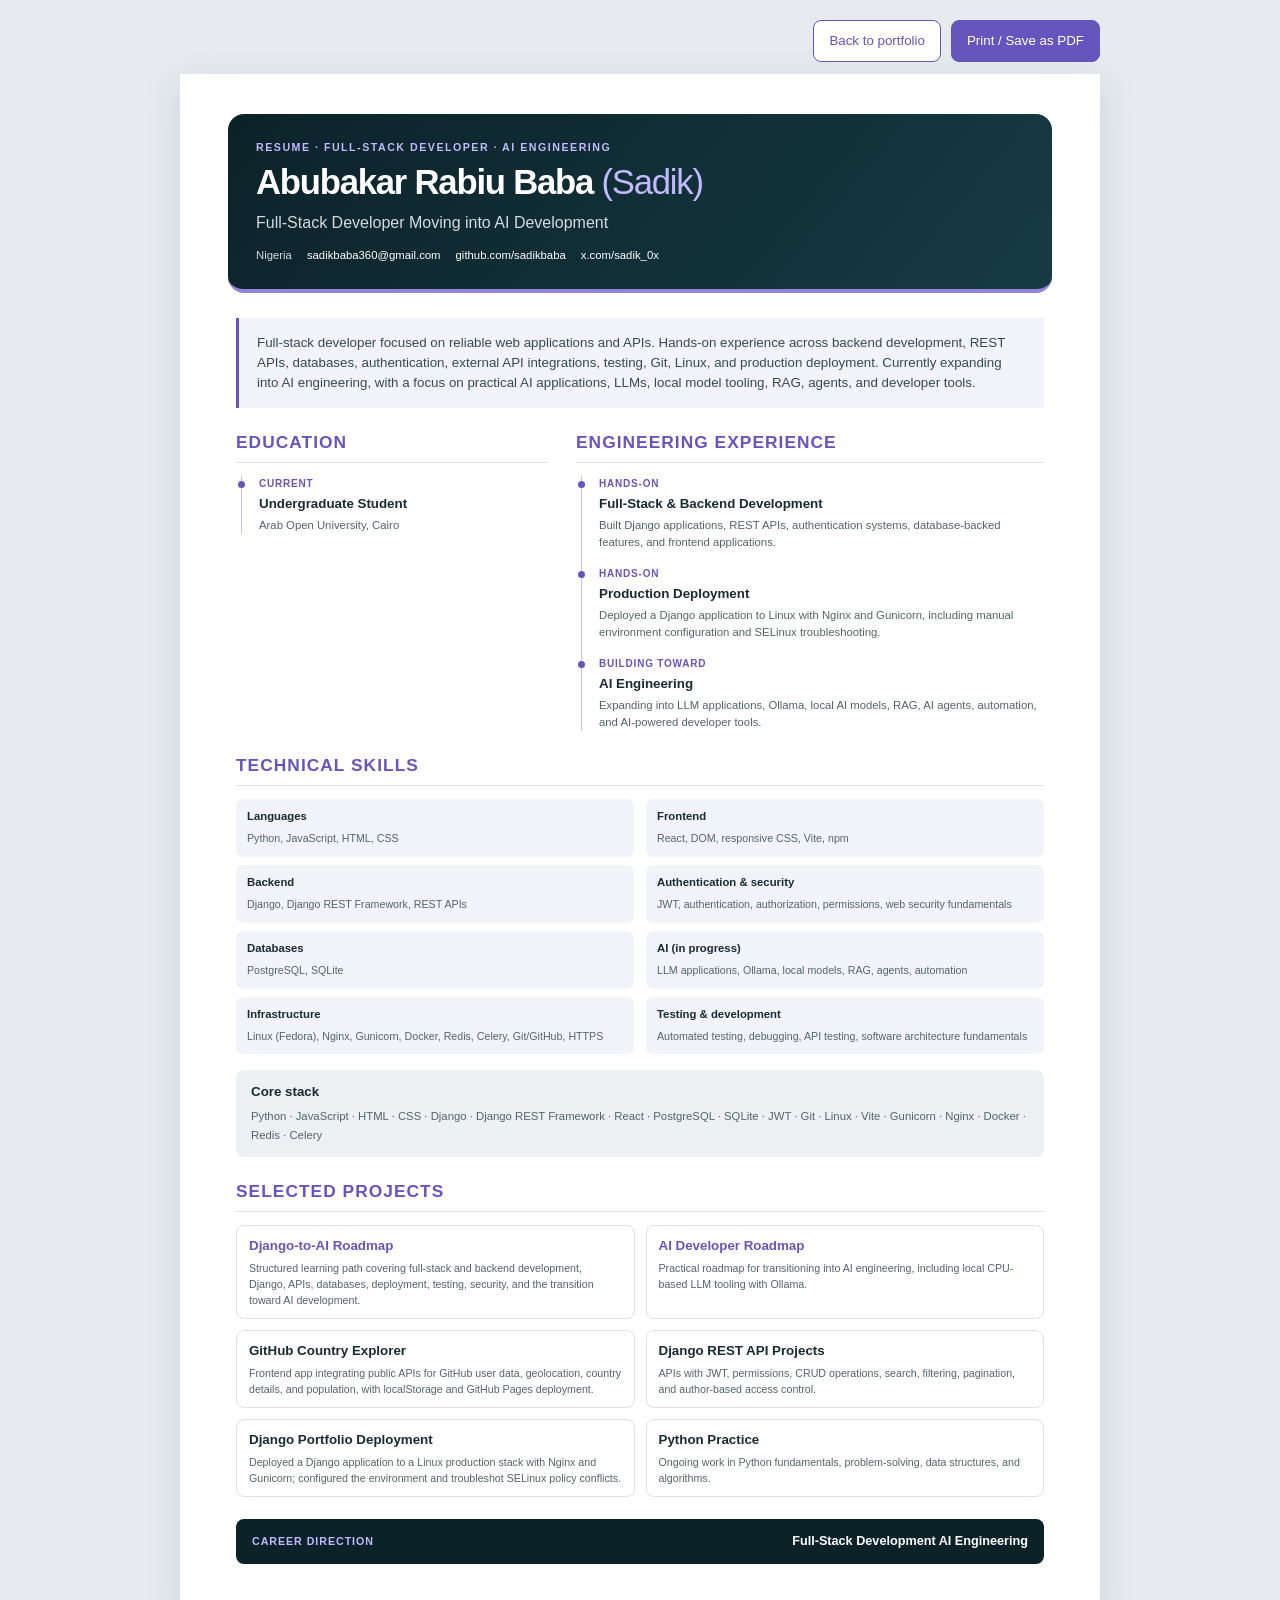
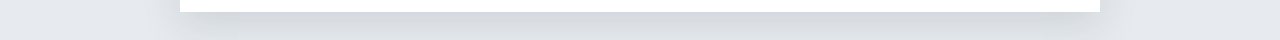
==== resume.html @ 546e2a72 "Initial commit" ====
<!doctype html>
<html lang="en">
  <head>
    <meta charset="UTF-8" />
    <meta name="viewport" content="width=device-width, initial-scale=1.0" />
    <link rel="icon" href="assets/header-pic.png" />
    <title>Abubakar Rabiu Baba (Sadik) | Resume</title>
    <style>
      :root {
        --navy: #0c2229;
        --ink: #172b32;
        --muted: #52656b;
        --accent: #6655bd;
        --accent-light: #9283dc;
        --line: #dce2e7;
        --pale: #f3f4fa;
      }
      * {
        box-sizing: border-box;
      }
      body {
        margin: 0;
        background: #e7ebef;
        color: var(--ink);
        font:
          10pt/1.5 Arial,
          Helvetica,
          sans-serif;
      }
      a {
        color: var(--accent);
        text-decoration: none;
      }
      a:hover {
        text-decoration: underline;
      }
      .toolbar {
        width: min(920px, calc(100% - 32px));
        margin: 20px auto 12px;
        display: flex;
        justify-content: flex-end;
        gap: 10px;
      }
      .toolbar a,
      .toolbar button {
        border: 1px solid var(--accent);
        border-radius: 8px;
        padding: 10px 15px;
        background: var(--accent);
        color: white;
        font: inherit;
        cursor: pointer;
        text-decoration: none;
      }
      .toolbar a {
        background: white;
        color: var(--accent);
      }
      .sheet {
        width: min(920px, calc(100% - 32px));
        min-height: 1120px;
        margin: 0 auto 28px;
        padding: 48px 56px;
        background: white;
        box-shadow: 0 12px 38px #172b3220;
      }
      .resume-header {
        padding: 25px 28px;
        margin: -8px -8px 25px;
        border-radius: 16px;
        color: white;
        background: linear-gradient(130deg, var(--navy), #163b43);
        border-bottom: 4px solid var(--accent-light);
      }
      .eyebrow {
        margin: 0 0 8px;
        color: #c2b9ff;
        font-weight: 800;
        font-size: 8pt;
        letter-spacing: 0.14em;
        text-transform: uppercase;
      }
      h1 {
        margin: 0;
        font-size: 26pt;
        letter-spacing: -0.035em;
        line-height: 1.15;
      }
      h1 span {
        color: #c2b9ff;
        font-weight: 400;
      }
      .headline {
        margin: 8px 0 12px;
        color: #d3dcdf;
        font-size: 12pt;
      }
      .contact {
        display: flex;
        flex-wrap: wrap;
        gap: 4px 15px;
        color: #d3dcdf;
        font-size: 8.5pt;
      }
      .contact a {
        color: white;
      }
      .profile {
        margin: 0 0 22px;
        padding: 15px 18px;
        border-left: 3px solid var(--accent);
        background: var(--pale);
        color: #344a50;
      }
      .profile p {
        margin: 0;
      }
      section {
        margin: 22px 0;
      }
      h2 {
        margin: 0 0 13px;
        padding-bottom: 6px;
        border-bottom: 1px solid var(--line);
        color: var(--accent);
        font-size: 13pt;
        text-transform: uppercase;
        letter-spacing: 0.06em;
      }
      p {
        margin: 0 0 7px;
      }
      .section-grid {
        display: grid;
        grid-template-columns: 0.8fr 1.2fr;
        gap: 28px;
      }
      .timeline {
        border-left: 1px solid #c7c0ef;
        margin-left: 5px;
      }
      .timeline-item {
        position: relative;
        padding: 0 0 15px 17px;
        break-inside: avoid;
      }
      .timeline-item:last-child {
        padding-bottom: 0;
      }
      .dot {
        position: absolute;
        top: 5px;
        left: -4px;
        width: 7px;
        height: 7px;
        border-radius: 50%;
        background: var(--accent);
      }
      .timeline-label {
        margin: 0;
        color: var(--accent);
        font-size: 7.5pt;
        font-weight: 800;
        text-transform: uppercase;
        letter-spacing: 0.08em;
      }
      h3 {
        margin: 3px 0;
        font-size: 10pt;
        color: var(--ink);
      }
      .timeline-item p:last-child {
        margin: 0;
        color: var(--muted);
        font-size: 8.5pt;
      }
      .skills {
        display: grid;
        grid-template-columns: 1fr 1fr;
        gap: 8px 12px;
      }
      .skill {
        padding: 9px 11px;
        background: var(--pale);
        border-radius: 7px;
        break-inside: avoid;
      }
      .skill strong {
        display: block;
        margin-bottom: 3px;
        color: var(--ink);
        font-size: 8.5pt;
      }
      .skill span {
        color: var(--muted);
        font-size: 8pt;
      }
      .stack {
        margin-top: 16px;
        padding: 12px 15px;
        background: #eef1f3;
        border-radius: 8px;
      }
      .stack h3 {
        margin: 0 0 5px;
      }
      .stack p {
        color: var(--muted);
        font-size: 8.5pt;
        line-height: 1.65;
        margin: 0;
      }
      .projects {
        display: grid;
        grid-template-columns: 1fr 1fr;
        gap: 11px;
      }
      .project {
        padding: 10px 12px;
        border: 1px solid var(--line);
        border-radius: 8px;
        break-inside: avoid;
      }
      .project h3 {
        margin: 0 0 4px;
      }
      .project p {
        margin: 0;
        color: var(--muted);
        font-size: 8pt;
      }
      .career {
        display: flex;
        align-items: center;
        justify-content: space-between;
        gap: 10px;
        margin-top: 20px;
        padding: 13px 16px;
        color: white;
        background: var(--navy);
        border-radius: 8px;
      }
      .career span {
        color: #c2b9ff;
        font-size: 8pt;
        font-weight: 800;
        text-transform: uppercase;
        letter-spacing: 0.09em;
      }
      .career strong {
        font-size: 9.5pt;
        text-align: right;
      }
      @page {
        size: A4;
        margin: 13mm;
      }
      @media print {
        body {
          background: white;
          font-size: 9pt;
          -webkit-print-color-adjust: exact;
          print-color-adjust: exact;
        }
        .toolbar {
          display: none;
        }
        .sheet {
          width: auto;
          min-height: 0;
          margin: 0;
          padding: 0;
          box-shadow: none;
        }
        section {
          margin: 16px 0;
        }
        .section-grid,
        .career,
        .resume-header,
        .stack,
        h2 {
          break-inside: avoid;
        }
        h2 {
          break-after: avoid;
        }
        a {
          color: inherit;
        }
      }
      @media (max-width: 700px) {
        .sheet {
          padding: 24px 19px;
        }
        .section-grid,
        .skills,
        .projects {
          grid-template-columns: 1fr;
        }
        .resume-header {
          padding: 22px 18px;
          margin-inline: -5px;
        }
        h1 {
          font-size: 22pt;
        }
        .career {
          align-items: flex-start;
          flex-direction: column;
        }
        .career strong {
          text-align: left;
        }
      }
    </style>
  </head>
  <body>
    <div class="toolbar">
      <a href="index.html">Back to portfolio</a>
      <button type="button" onclick="window.print()">
        Print / Save as PDF
      </button>
    </div>
    <main class="sheet">
      <header class="resume-header">
        <p class="eyebrow">Resume · Full-Stack Developer · AI Engineering</p>
        <h1>Abubakar Rabiu Baba <span>(Sadik)</span></h1>
        <p class="headline">Full-Stack Developer Moving into AI Development</p>
        <div class="contact">
          <span>Nigeria</span>
          <a href="mailto:sadikbaba360@gmail.com">sadikbaba360@gmail.com</a>
          <a href="https://github.com/sadikbaba">github.com/sadikbaba</a>
          <a href="https://x.com/sadik_0x">x.com/sadik_0x</a>
        </div>
      </header>

      <div class="profile">
        <p>
          Full-stack developer focused on reliable web applications and APIs.
          Hands-on experience across backend development, REST APIs, databases,
          authentication, external API integrations, testing, Git, Linux, and
          production deployment. Currently expanding into AI engineering, with a
          focus on practical AI applications, LLMs, local model tooling, RAG,
          agents, and developer tools.
        </p>
      </div>

      <section class="section-grid">
        <div>
          <h2>Education</h2>
          <div class="timeline">
            <article class="timeline-item">
              <span class="dot"></span>
              <p class="timeline-label">Current</p>
              <h3>Undergraduate Student</h3>
              <p>Arab Open University, Cairo</p>
            </article>
          </div>
        </div>
        <div>
          <h2>Engineering experience</h2>
          <div class="timeline">
            <article class="timeline-item">
              <span class="dot"></span>
              <p class="timeline-label">Hands-on</p>
              <h3>Full-Stack &amp; Backend Development</h3>
              <p>
                Built Django applications, REST APIs, authentication systems,
                database-backed features, and frontend applications.
              </p>
            </article>
            <article class="timeline-item">
              <span class="dot"></span>
              <p class="timeline-label">Hands-on</p>
              <h3>Production Deployment</h3>
              <p>
                Deployed a Django application to Linux with Nginx and Gunicorn,
                including manual environment configuration and SELinux
                troubleshooting.
              </p>
            </article>
            <article class="timeline-item">
              <span class="dot"></span>
              <p class="timeline-label">Building toward</p>
              <h3>AI Engineering</h3>
              <p>
                Expanding into LLM applications, Ollama, local AI models, RAG,
                AI agents, automation, and AI-powered developer tools.
              </p>
            </article>
          </div>
        </div>
      </section>

      <section>
        <h2>Technical skills</h2>
        <div class="skills">
          <div class="skill">
            <strong>Languages</strong><span>Python, JavaScript, HTML, CSS</span>
          </div>
          <div class="skill">
            <strong>Frontend</strong
            ><span>React, DOM, responsive CSS, Vite, npm</span>
          </div>
          <div class="skill">
            <strong>Backend</strong
            ><span>Django, Django REST Framework, REST APIs</span>
          </div>
          <div class="skill">
            <strong>Authentication &amp; security</strong
            ><span
              >JWT, authentication, authorization, permissions, web security
              fundamentals</span
            >
          </div>
          <div class="skill">
            <strong>Databases</strong><span>PostgreSQL, SQLite</span>
          </div>
          
          <div class="skill">
            <strong>AI (in progress)</strong
            ><span
              >LLM applications, Ollama, local models, RAG, agents,
              automation</span
            >
          </div>
          <div class="skill">
            <strong>Infrastructure</strong
            ><span
              >Linux (Fedora), Nginx, Gunicorn, Docker, Redis, Celery,
              Git/GitHub, HTTPS</span
            >
          </div>
          <div class="skill">
            <strong>Testing &amp; development</strong
            ><span
              >Automated testing, debugging, API testing, software architecture
              fundamentals</span
            >
          </div>
        </div>
        <div class="stack">
          <h3>Core stack</h3>
          <p>
            Python · JavaScript · HTML · CSS · Django · Django REST Framework ·
            React · PostgreSQL · SQLite · JWT · Git · Linux · Vite · Gunicorn ·
            Nginx · Docker · Redis · Celery
          </p>
        </div>
      </section>

      <section>
        <h2>Selected projects</h2>
        <div class="projects">
          <article class="project">
            <h3>
              <a href="https://github.com/sadikbaba/DJANGO-TO-AI-WEB3-ROADMAP"
                >Django-to-AI Roadmap</a
              >
            </h3>
            <p>
              Structured learning path covering full-stack and backend
              development, Django, APIs, databases, deployment, testing,
              security, and the transition toward AI development.
            </p>
          </article>
          <article class="project">
            <h3>
              <a href="https://github.com/sadikbaba/ai-developer-roadmap"
                >AI Developer Roadmap</a
              >
            </h3>
            <p>
              Practical roadmap for transitioning into AI engineering, including
              local CPU-based LLM tooling with Ollama.
            </p>
          </article>
          <article class="project">
            <h3>GitHub Country Explorer</h3>
            <p>
              Frontend app integrating public APIs for GitHub user data,
              geolocation, country details, and population, with localStorage
              and GitHub Pages deployment.
            </p>
          </article>
          <article class="project">
            <h3>Django REST API Projects</h3>
            <p>
              APIs with JWT, permissions, CRUD operations, search, filtering,
              pagination, and author-based access control.
            </p>
          </article>
          <article class="project">
            <h3>Django Portfolio Deployment</h3>
            <p>
              Deployed a Django application to a Linux production stack with
              Nginx and Gunicorn; configured the environment and troubleshot
              SELinux policy conflicts.
            </p>
          </article>
          <article class="project">
            <h3>Python Practice</h3>
            <p>
              Ongoing work in Python fundamentals, problem-solving, data
              structures, and algorithms.
            </p>
          </article>
        </div>
      </section>

      <div class="career">
        <span>Career direction</span
        ><strong>Full-Stack Development AI Engineering </strong>
      </div>
    </main>
  </body>
</html>
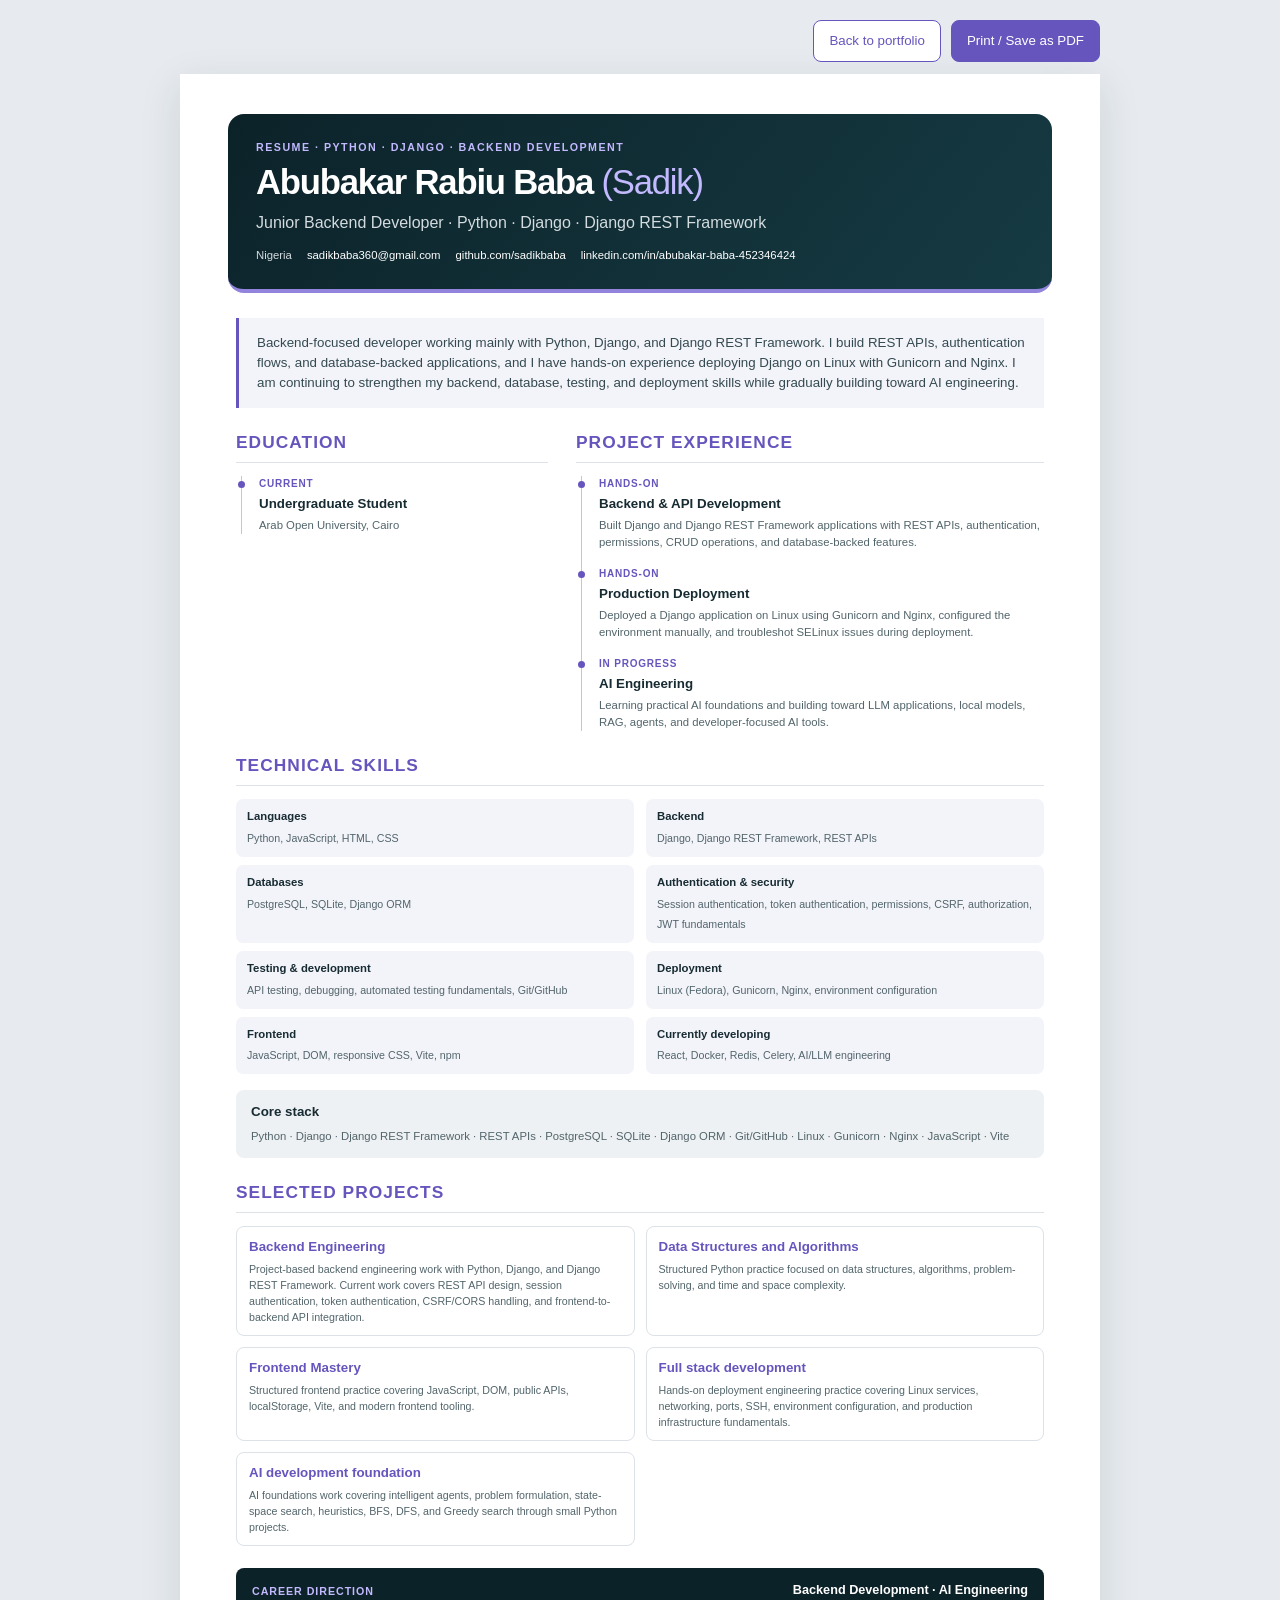
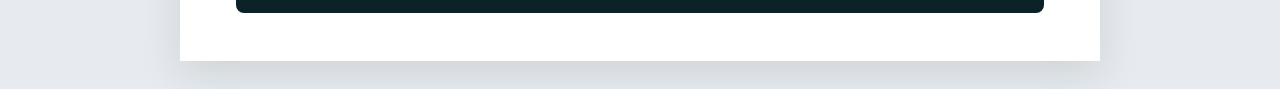
==== commit 36765b65: "refine backend CV for job applications" ====
--- a/resume.html
+++ b/resume.html
@@ -5,315 +5,8 @@
     <meta name="viewport" content="width=device-width, initial-scale=1.0" />
     <link rel="icon" href="assets/header-pic.png" />
     <title>Abubakar Rabiu Baba (Sadik) | Resume</title>
-    <style>
-      :root {
-        --navy: #0c2229;
-        --ink: #172b32;
-        --muted: #52656b;
-        --accent: #6655bd;
-        --accent-light: #9283dc;
-        --line: #dce2e7;
-        --pale: #f3f4fa;
-      }
-      * {
-        box-sizing: border-box;
-      }
-      body {
-        margin: 0;
-        background: #e7ebef;
-        color: var(--ink);
-        font:
-          10pt/1.5 Arial,
-          Helvetica,
-          sans-serif;
-      }
-      a {
-        color: var(--accent);
-        text-decoration: none;
-      }
-      a:hover {
-        text-decoration: underline;
-      }
-      .toolbar {
-        width: min(920px, calc(100% - 32px));
-        margin: 20px auto 12px;
-        display: flex;
-        justify-content: flex-end;
-        gap: 10px;
-      }
-      .toolbar a,
-      .toolbar button {
-        border: 1px solid var(--accent);
-        border-radius: 8px;
-        padding: 10px 15px;
-        background: var(--accent);
-        color: white;
-        font: inherit;
-        cursor: pointer;
-        text-decoration: none;
-      }
-      .toolbar a {
-        background: white;
-        color: var(--accent);
-      }
-      .sheet {
-        width: min(920px, calc(100% - 32px));
-        min-height: 1120px;
-        margin: 0 auto 28px;
-        padding: 48px 56px;
-        background: white;
-        box-shadow: 0 12px 38px #172b3220;
-      }
-      .resume-header {
-        padding: 25px 28px;
-        margin: -8px -8px 25px;
-        border-radius: 16px;
-        color: white;
-        background: linear-gradient(130deg, var(--navy), #163b43);
-        border-bottom: 4px solid var(--accent-light);
-      }
-      .eyebrow {
-        margin: 0 0 8px;
-        color: #c2b9ff;
-        font-weight: 800;
-        font-size: 8pt;
-        letter-spacing: 0.14em;
-        text-transform: uppercase;
-      }
-      h1 {
-        margin: 0;
-        font-size: 26pt;
-        letter-spacing: -0.035em;
-        line-height: 1.15;
-      }
-      h1 span {
-        color: #c2b9ff;
-        font-weight: 400;
-      }
-      .headline {
-        margin: 8px 0 12px;
-        color: #d3dcdf;
-        font-size: 12pt;
-      }
-      .contact {
-        display: flex;
-        flex-wrap: wrap;
-        gap: 4px 15px;
-        color: #d3dcdf;
-        font-size: 8.5pt;
-      }
-      .contact a {
-        color: white;
-      }
-      .profile {
-        margin: 0 0 22px;
-        padding: 15px 18px;
-        border-left: 3px solid var(--accent);
-        background: var(--pale);
-        color: #344a50;
-      }
-      .profile p {
-        margin: 0;
-      }
-      section {
-        margin: 22px 0;
-      }
-      h2 {
-        margin: 0 0 13px;
-        padding-bottom: 6px;
-        border-bottom: 1px solid var(--line);
-        color: var(--accent);
-        font-size: 13pt;
-        text-transform: uppercase;
-        letter-spacing: 0.06em;
-      }
-      p {
-        margin: 0 0 7px;
-      }
-      .section-grid {
-        display: grid;
-        grid-template-columns: 0.8fr 1.2fr;
-        gap: 28px;
-      }
-      .timeline {
-        border-left: 1px solid #c7c0ef;
-        margin-left: 5px;
-      }
-      .timeline-item {
-        position: relative;
-        padding: 0 0 15px 17px;
-        break-inside: avoid;
-      }
-      .timeline-item:last-child {
-        padding-bottom: 0;
-      }
-      .dot {
-        position: absolute;
-        top: 5px;
-        left: -4px;
-        width: 7px;
-        height: 7px;
-        border-radius: 50%;
-        background: var(--accent);
-      }
-      .timeline-label {
-        margin: 0;
-        color: var(--accent);
-        font-size: 7.5pt;
-        font-weight: 800;
-        text-transform: uppercase;
-        letter-spacing: 0.08em;
-      }
-      h3 {
-        margin: 3px 0;
-        font-size: 10pt;
-        color: var(--ink);
-      }
-      .timeline-item p:last-child {
-        margin: 0;
-        color: var(--muted);
-        font-size: 8.5pt;
-      }
-      .skills {
-        display: grid;
-        grid-template-columns: 1fr 1fr;
-        gap: 8px 12px;
-      }
-      .skill {
-        padding: 9px 11px;
-        background: var(--pale);
-        border-radius: 7px;
-        break-inside: avoid;
-      }
-      .skill strong {
-        display: block;
-        margin-bottom: 3px;
-        color: var(--ink);
-        font-size: 8.5pt;
-      }
-      .skill span {
-        color: var(--muted);
-        font-size: 8pt;
-      }
-      .stack {
-        margin-top: 16px;
-        padding: 12px 15px;
-        background: #eef1f3;
-        border-radius: 8px;
-      }
-      .stack h3 {
-        margin: 0 0 5px;
-      }
-      .stack p {
-        color: var(--muted);
-        font-size: 8.5pt;
-        line-height: 1.65;
-        margin: 0;
-      }
-      .projects {
-        display: grid;
-        grid-template-columns: 1fr 1fr;
-        gap: 11px;
-      }
-      .project {
-        padding: 10px 12px;
-        border: 1px solid var(--line);
-        border-radius: 8px;
-        break-inside: avoid;
-      }
-      .project h3 {
-        margin: 0 0 4px;
-      }
-      .project p {
-        margin: 0;
-        color: var(--muted);
-        font-size: 8pt;
-      }
-      .career {
-        display: flex;
-        align-items: center;
-        justify-content: space-between;
-        gap: 10px;
-        margin-top: 20px;
-        padding: 13px 16px;
-        color: white;
-        background: var(--navy);
-        border-radius: 8px;
-      }
-      .career span {
-        color: #c2b9ff;
-        font-size: 8pt;
-        font-weight: 800;
-        text-transform: uppercase;
-        letter-spacing: 0.09em;
-      }
-      .career strong {
-        font-size: 9.5pt;
-        text-align: right;
-      }
-      @page {
-        size: A4;
-        margin: 13mm;
-      }
-      @media print {
-        body {
-          background: white;
-          font-size: 9pt;
-          -webkit-print-color-adjust: exact;
-          print-color-adjust: exact;
-        }
-        .toolbar {
-          display: none;
-        }
-        .sheet {
-          width: auto;
-          min-height: 0;
-          margin: 0;
-          padding: 0;
-          box-shadow: none;
-        }
-        section {
-          margin: 16px 0;
-        }
-        .section-grid,
-        .career,
-        .resume-header,
-        .stack,
-        h2 {
-          break-inside: avoid;
-        }
-        h2 {
-          break-after: avoid;
-        }
-        a {
-          color: inherit;
-        }
-      }
-      @media (max-width: 700px) {
-        .sheet {
-          padding: 24px 19px;
-        }
-        .section-grid,
-        .skills,
-        .projects {
-          grid-template-columns: 1fr;
-        }
-        .resume-header {
-          padding: 22px 18px;
-          margin-inline: -5px;
-        }
-        h1 {
-          font-size: 22pt;
-        }
-        .career {
-          align-items: flex-start;
-          flex-direction: column;
-        }
-        .career strong {
-          text-align: left;
-        }
-      }
-    </style>
+
+    <link rel="stylesheet" href="css/resume.css" />
   </head>
   <body>
     <div class="toolbar">
@@ -322,27 +15,33 @@
         Print / Save as PDF
       </button>
     </div>
+
     <main class="sheet">
       <header class="resume-header">
-        <p class="eyebrow">Resume · Full-Stack Developer · AI Engineering</p>
+        <p class="eyebrow">Resume · Python · Django · Backend Development</p>
         <h1>Abubakar Rabiu Baba <span>(Sadik)</span></h1>
-        <p class="headline">Full-Stack Developer Moving into AI Development</p>
+        <p class="headline">
+          Junior Backend Developer · Python · Django · Django REST Framework
+        </p>
+
         <div class="contact">
           <span>Nigeria</span>
           <a href="mailto:sadikbaba360@gmail.com">sadikbaba360@gmail.com</a>
           <a href="https://github.com/sadikbaba">github.com/sadikbaba</a>
-          <a href="https://x.com/sadik_0x">x.com/sadik_0x</a>
+          <a href="https://www.linkedin.com/in/abubakar-baba-452346424/"
+            >linkedin.com/in/abubakar-baba-452346424</a
+          >
         </div>
       </header>
 
       <div class="profile">
         <p>
-          Full-stack developer focused on reliable web applications and APIs.
-          Hands-on experience across backend development, REST APIs, databases,
-          authentication, external API integrations, testing, Git, Linux, and
-          production deployment. Currently expanding into AI engineering, with a
-          focus on practical AI applications, LLMs, local model tooling, RAG,
-          agents, and developer tools.
+          Backend-focused developer working mainly with Python, Django, and
+          Django REST Framework. I build REST APIs, authentication flows, and
+          database-backed applications, and I have hands-on experience deploying
+          Django on Linux with Gunicorn and Nginx. I am continuing to strengthen
+          my backend, database, testing, and deployment skills while gradually
+          building toward AI engineering.
         </p>
       </div>
 
@@ -358,35 +57,40 @@
             </article>
           </div>
         </div>
+
         <div>
-          <h2>Engineering experience</h2>
+          <h2>Project experience</h2>
           <div class="timeline">
             <article class="timeline-item">
               <span class="dot"></span>
               <p class="timeline-label">Hands-on</p>
-              <h3>Full-Stack &amp; Backend Development</h3>
+              <h3>Backend &amp; API Development</h3>
               <p>
-                Built Django applications, REST APIs, authentication systems,
-                database-backed features, and frontend applications.
+                Built Django and Django REST Framework applications with REST
+                APIs, authentication, permissions, CRUD operations, and
+                database-backed features.
               </p>
             </article>
+
             <article class="timeline-item">
               <span class="dot"></span>
               <p class="timeline-label">Hands-on</p>
               <h3>Production Deployment</h3>
               <p>
-                Deployed a Django application to Linux with Nginx and Gunicorn,
-                including manual environment configuration and SELinux
-                troubleshooting.
+                Deployed a Django application on Linux using Gunicorn and Nginx,
+                configured the environment manually, and troubleshot SELinux
+                issues during deployment.
               </p>
             </article>
-            <article class="timeline-item">
-              <span class="dot"></span>
-              <p class="timeline-label">Building toward</p>
+
+            <article class="timeline-item">
+              <span class="dot"></span>
+              <p class="timeline-label">In progress</p>
               <h3>AI Engineering</h3>
               <p>
-                Expanding into LLM applications, Ollama, local AI models, RAG,
-                AI agents, automation, and AI-powered developer tools.
+                Learning practical AI foundations and building toward LLM
+                applications, local models, RAG, agents, and developer-focused
+                AI tools.
               </p>
             </article>
           </div>
@@ -395,123 +99,149 @@
 
       <section>
         <h2>Technical skills</h2>
+
         <div class="skills">
           <div class="skill">
-            <strong>Languages</strong><span>Python, JavaScript, HTML, CSS</span>
-          </div>
-          <div class="skill">
-            <strong>Frontend</strong
-            ><span>React, DOM, responsive CSS, Vite, npm</span>
-          </div>
-          <div class="skill">
-            <strong>Backend</strong
-            ><span>Django, Django REST Framework, REST APIs</span>
-          </div>
-          <div class="skill">
-            <strong>Authentication &amp; security</strong
-            ><span
-              >JWT, authentication, authorization, permissions, web security
-              fundamentals</span
+            <strong>Languages</strong>
+            <span>Python, JavaScript, HTML, CSS</span>
+          </div>
+
+          <div class="skill">
+            <strong>Backend</strong>
+            <span>Django, Django REST Framework, REST APIs</span>
+          </div>
+
+          <div class="skill">
+            <strong>Databases</strong>
+            <span>PostgreSQL, SQLite, Django ORM</span>
+          </div>
+
+          <div class="skill">
+            <strong>Authentication &amp; security</strong>
+            <span>
+              Session authentication, token authentication, permissions, CSRF,
+              authorization, JWT fundamentals
+            </span>
+          </div>
+
+          <div class="skill">
+            <strong>Testing &amp; development</strong>
+            <span>
+              API testing, debugging, automated testing fundamentals, Git/GitHub
+            </span>
+          </div>
+
+          <div class="skill">
+            <strong>Deployment</strong>
+            <span
+              >Linux (Fedora), Gunicorn, Nginx, environment configuration</span
             >
           </div>
-          <div class="skill">
-            <strong>Databases</strong><span>PostgreSQL, SQLite</span>
-          </div>
-          
-          <div class="skill">
-            <strong>AI (in progress)</strong
-            ><span
-              >LLM applications, Ollama, local models, RAG, agents,
-              automation</span
-            >
-          </div>
-          <div class="skill">
-            <strong>Infrastructure</strong
-            ><span
-              >Linux (Fedora), Nginx, Gunicorn, Docker, Redis, Celery,
-              Git/GitHub, HTTPS</span
-            >
-          </div>
-          <div class="skill">
-            <strong>Testing &amp; development</strong
-            ><span
-              >Automated testing, debugging, API testing, software architecture
-              fundamentals</span
-            >
-          </div>
-        </div>
+
+          <div class="skill">
+            <strong>Frontend</strong>
+            <span>JavaScript, DOM, responsive CSS, Vite, npm</span>
+          </div>
+
+          <div class="skill">
+            <strong>Currently developing</strong>
+            <span> React, Docker, Redis, Celery, AI/LLM engineering </span>
+          </div>
+        </div>
+
         <div class="stack">
           <h3>Core stack</h3>
           <p>
-            Python · JavaScript · HTML · CSS · Django · Django REST Framework ·
-            React · PostgreSQL · SQLite · JWT · Git · Linux · Vite · Gunicorn ·
-            Nginx · Docker · Redis · Celery
+            Python · Django · Django REST Framework · REST APIs · PostgreSQL ·
+            SQLite · Django ORM · Git/GitHub · Linux · Gunicorn · Nginx ·
+            JavaScript · Vite
           </p>
         </div>
       </section>
 
       <section>
         <h2>Selected projects</h2>
+
         <div class="projects">
-          <article class="project">
-            <h3>
-              <a href="https://github.com/sadikbaba/DJANGO-TO-AI-WEB3-ROADMAP"
-                >Django-to-AI Roadmap</a
-              >
-            </h3>
-            <p>
-              Structured learning path covering full-stack and backend
-              development, Django, APIs, databases, deployment, testing,
-              security, and the transition toward AI development.
-            </p>
-          </article>
-          <article class="project">
-            <h3>
-              <a href="https://github.com/sadikbaba/ai-developer-roadmap"
-                >AI Developer Roadmap</a
-              >
-            </h3>
-            <p>
-              Practical roadmap for transitioning into AI engineering, including
-              local CPU-based LLM tooling with Ollama.
-            </p>
-          </article>
-          <article class="project">
-            <h3>GitHub Country Explorer</h3>
-            <p>
-              Frontend app integrating public APIs for GitHub user data,
-              geolocation, country details, and population, with localStorage
-              and GitHub Pages deployment.
-            </p>
-          </article>
-          <article class="project">
+          <!-- <article class="project">
             <h3>Django REST API Projects</h3>
             <p>
-              APIs with JWT, permissions, CRUD operations, search, filtering,
-              pagination, and author-based access control.
-            </p>
-          </article>
-          <article class="project">
-            <h3>Django Portfolio Deployment</h3>
-            <p>
-              Deployed a Django application to a Linux production stack with
-              Nginx and Gunicorn; configured the environment and troubleshot
-              SELinux policy conflicts.
-            </p>
-          </article>
-          <article class="project">
-            <h3>Python Practice</h3>
-            <p>
-              Ongoing work in Python fundamentals, problem-solving, data
-              structures, and algorithms.
+              Built APIs with Django REST Framework using authentication,
+              permissions, CRUD operations, search, filtering, pagination, and
+              author-based access control.
+            </p>
+          </article> -->
+
+          <article class="project">
+            <h3>
+              <a href="https://github.com/sadikbaba/backend-engineering"
+                >Backend Engineering</a
+              >
+            </h3>
+            <p>
+              Project-based backend engineering work with Python, Django, and
+              Django REST Framework. Current work covers REST API design,
+              session authentication, token authentication, CSRF/CORS handling,
+              and frontend-to-backend API integration.
+            </p>
+          </article>
+
+          <article class="project">
+            <h3>
+              <a
+                href="https://github.com/sadikbaba/Data-structure-and-Algorithm"
+                >Data Structures and Algorithms</a
+              >
+            </h3>
+            <p>
+              Structured Python practice focused on data structures, algorithms,
+              problem-solving, and time and space complexity.
+            </p>
+          </article>
+
+          <article class="project">
+            <h3>
+              <a href="https://github.com/sadikbaba/frontend-mastery"
+                >Frontend Mastery</a
+              >
+            </h3>
+            <p>
+              Structured frontend practice covering JavaScript, DOM, public
+              APIs, localStorage, Vite, and modern frontend tooling.
+            </p>
+          </article>
+
+          <article class="project">
+            <h3>
+              <a href="https://github.com/sadikbaba/full-stack-development"
+                >Full stack development</a
+              >
+            </h3>
+            <p>
+              Hands-on deployment engineering practice covering Linux services,
+              networking, ports, SSH, environment configuration, and production
+              infrastructure fundamentals.
+            </p>
+          </article>
+
+          <article class="project">
+            <h3>
+              <a href="https://github.com/sadikbaba/AI-development-foundation"
+                >AI development foundation</a
+              >
+            </h3>
+            <p>
+              AI foundations work covering intelligent agents, problem
+              formulation, state-space search, heuristics, BFS, DFS, and Greedy
+              search through small Python projects.
             </p>
           </article>
         </div>
       </section>
 
       <div class="career">
-        <span>Career direction</span
-        ><strong>Full-Stack Development AI Engineering </strong>
+        <span>Career direction</span>
+        <strong>Backend Development · AI Engineering</strong>
       </div>
     </main>
   </body>
--- a/css/resume.css
+++ b/css/resume.css
@@ -0,0 +1,307 @@
+:root {
+  --navy: #0c2229;
+  --ink: #172b32;
+  --muted: #52656b;
+  --accent: #6655bd;
+  --accent-light: #9283dc;
+  --line: #dce2e7;
+  --pale: #f3f4fa;
+}
+* {
+  box-sizing: border-box;
+}
+body {
+  margin: 0;
+  background: #e7ebef;
+  color: var(--ink);
+  font:
+    10pt/1.5 Arial,
+    Helvetica,
+    sans-serif;
+}
+a {
+  color: var(--accent);
+  text-decoration: none;
+}
+a:hover {
+  text-decoration: underline;
+}
+.toolbar {
+  width: min(920px, calc(100% - 32px));
+  margin: 20px auto 12px;
+  display: flex;
+  justify-content: flex-end;
+  gap: 10px;
+}
+.toolbar a,
+.toolbar button {
+  border: 1px solid var(--accent);
+  border-radius: 8px;
+  padding: 10px 15px;
+  background: var(--accent);
+  color: white;
+  font: inherit;
+  cursor: pointer;
+  text-decoration: none;
+}
+.toolbar a {
+  background: white;
+  color: var(--accent);
+}
+.sheet {
+  width: min(920px, calc(100% - 32px));
+  min-height: 1120px;
+  margin: 0 auto 28px;
+  padding: 48px 56px;
+  background: white;
+  box-shadow: 0 12px 38px #172b3220;
+}
+.resume-header {
+  padding: 25px 28px;
+  margin: -8px -8px 25px;
+  border-radius: 16px;
+  color: white;
+  background: linear-gradient(130deg, var(--navy), #163b43);
+  border-bottom: 4px solid var(--accent-light);
+}
+.eyebrow {
+  margin: 0 0 8px;
+  color: #c2b9ff;
+  font-weight: 800;
+  font-size: 8pt;
+  letter-spacing: 0.14em;
+  text-transform: uppercase;
+}
+h1 {
+  margin: 0;
+  font-size: 26pt;
+  letter-spacing: -0.035em;
+  line-height: 1.15;
+}
+h1 span {
+  color: #c2b9ff;
+  font-weight: 400;
+}
+.headline {
+  margin: 8px 0 12px;
+  color: #d3dcdf;
+  font-size: 12pt;
+}
+.contact {
+  display: flex;
+  flex-wrap: wrap;
+  gap: 4px 15px;
+  color: #d3dcdf;
+  font-size: 8.5pt;
+}
+.contact a {
+  color: white;
+}
+.profile {
+  margin: 0 0 22px;
+  padding: 15px 18px;
+  border-left: 3px solid var(--accent);
+  background: var(--pale);
+  color: #344a50;
+}
+.profile p {
+  margin: 0;
+}
+section {
+  margin: 22px 0;
+}
+h2 {
+  margin: 0 0 13px;
+  padding-bottom: 6px;
+  border-bottom: 1px solid var(--line);
+  color: var(--accent);
+  font-size: 13pt;
+  text-transform: uppercase;
+  letter-spacing: 0.06em;
+}
+p {
+  margin: 0 0 7px;
+}
+.section-grid {
+  display: grid;
+  grid-template-columns: 0.8fr 1.2fr;
+  gap: 28px;
+}
+.timeline {
+  border-left: 1px solid #c7c0ef;
+  margin-left: 5px;
+}
+.timeline-item {
+  position: relative;
+  padding: 0 0 15px 17px;
+  break-inside: avoid;
+}
+.timeline-item:last-child {
+  padding-bottom: 0;
+}
+.dot {
+  position: absolute;
+  top: 5px;
+  left: -4px;
+  width: 7px;
+  height: 7px;
+  border-radius: 50%;
+  background: var(--accent);
+}
+.timeline-label {
+  margin: 0;
+  color: var(--accent);
+  font-size: 7.5pt;
+  font-weight: 800;
+  text-transform: uppercase;
+  letter-spacing: 0.08em;
+}
+h3 {
+  margin: 3px 0;
+  font-size: 10pt;
+  color: var(--ink);
+}
+.timeline-item p:last-child {
+  margin: 0;
+  color: var(--muted);
+  font-size: 8.5pt;
+}
+.skills {
+  display: grid;
+  grid-template-columns: 1fr 1fr;
+  gap: 8px 12px;
+}
+.skill {
+  padding: 9px 11px;
+  background: var(--pale);
+  border-radius: 7px;
+  break-inside: avoid;
+}
+.skill strong {
+  display: block;
+  margin-bottom: 3px;
+  color: var(--ink);
+  font-size: 8.5pt;
+}
+.skill span {
+  color: var(--muted);
+  font-size: 8pt;
+}
+.stack {
+  margin-top: 16px;
+  padding: 12px 15px;
+  background: #eef1f3;
+  border-radius: 8px;
+}
+.stack h3 {
+  margin: 0 0 5px;
+}
+.stack p {
+  color: var(--muted);
+  font-size: 8.5pt;
+  line-height: 1.65;
+  margin: 0;
+}
+.projects {
+  display: grid;
+  grid-template-columns: 1fr 1fr;
+  gap: 11px;
+}
+.project {
+  padding: 10px 12px;
+  border: 1px solid var(--line);
+  border-radius: 8px;
+  break-inside: avoid;
+}
+.project h3 {
+  margin: 0 0 4px;
+}
+.project p {
+  margin: 0;
+  color: var(--muted);
+  font-size: 8pt;
+}
+.career {
+  display: flex;
+  align-items: center;
+  justify-content: space-between;
+  gap: 10px;
+  margin-top: 20px;
+  padding: 13px 16px;
+  color: white;
+  background: var(--navy);
+  border-radius: 8px;
+}
+.career span {
+  color: #c2b9ff;
+  font-size: 8pt;
+  font-weight: 800;
+  text-transform: uppercase;
+  letter-spacing: 0.09em;
+}
+.career strong {
+  font-size: 9.5pt;
+  text-align: right;
+}
+@page {
+  size: A4;
+  margin: 13mm;
+}
+@media print {
+  body {
+    background: white;
+    font-size: 9pt;
+    -webkit-print-color-adjust: exact;
+    print-color-adjust: exact;
+  }
+  .toolbar {
+    display: none;
+  }
+  .sheet {
+    width: auto;
+    min-height: 0;
+    margin: 0;
+    padding: 0;
+    box-shadow: none;
+  }
+  section {
+    margin: 16px 0;
+  }
+  .section-grid,
+  .career,
+  .resume-header,
+  .stack,
+  h2 {
+    break-inside: avoid;
+  }
+  h2 {
+    break-after: avoid;
+  }
+  a {
+    color: inherit;
+  }
+}
+@media (max-width: 700px) {
+  .sheet {
+    padding: 24px 19px;
+  }
+  .section-grid,
+  .skills,
+  .projects {
+    grid-template-columns: 1fr;
+  }
+  .resume-header {
+    padding: 22px 18px;
+    margin-inline: -5px;
+  }
+  h1 {
+    font-size: 22pt;
+  }
+  .career {
+    align-items: flex-start;
+    flex-direction: column;
+  }
+  .career strong {
+    text-align: left;
+  }
+}
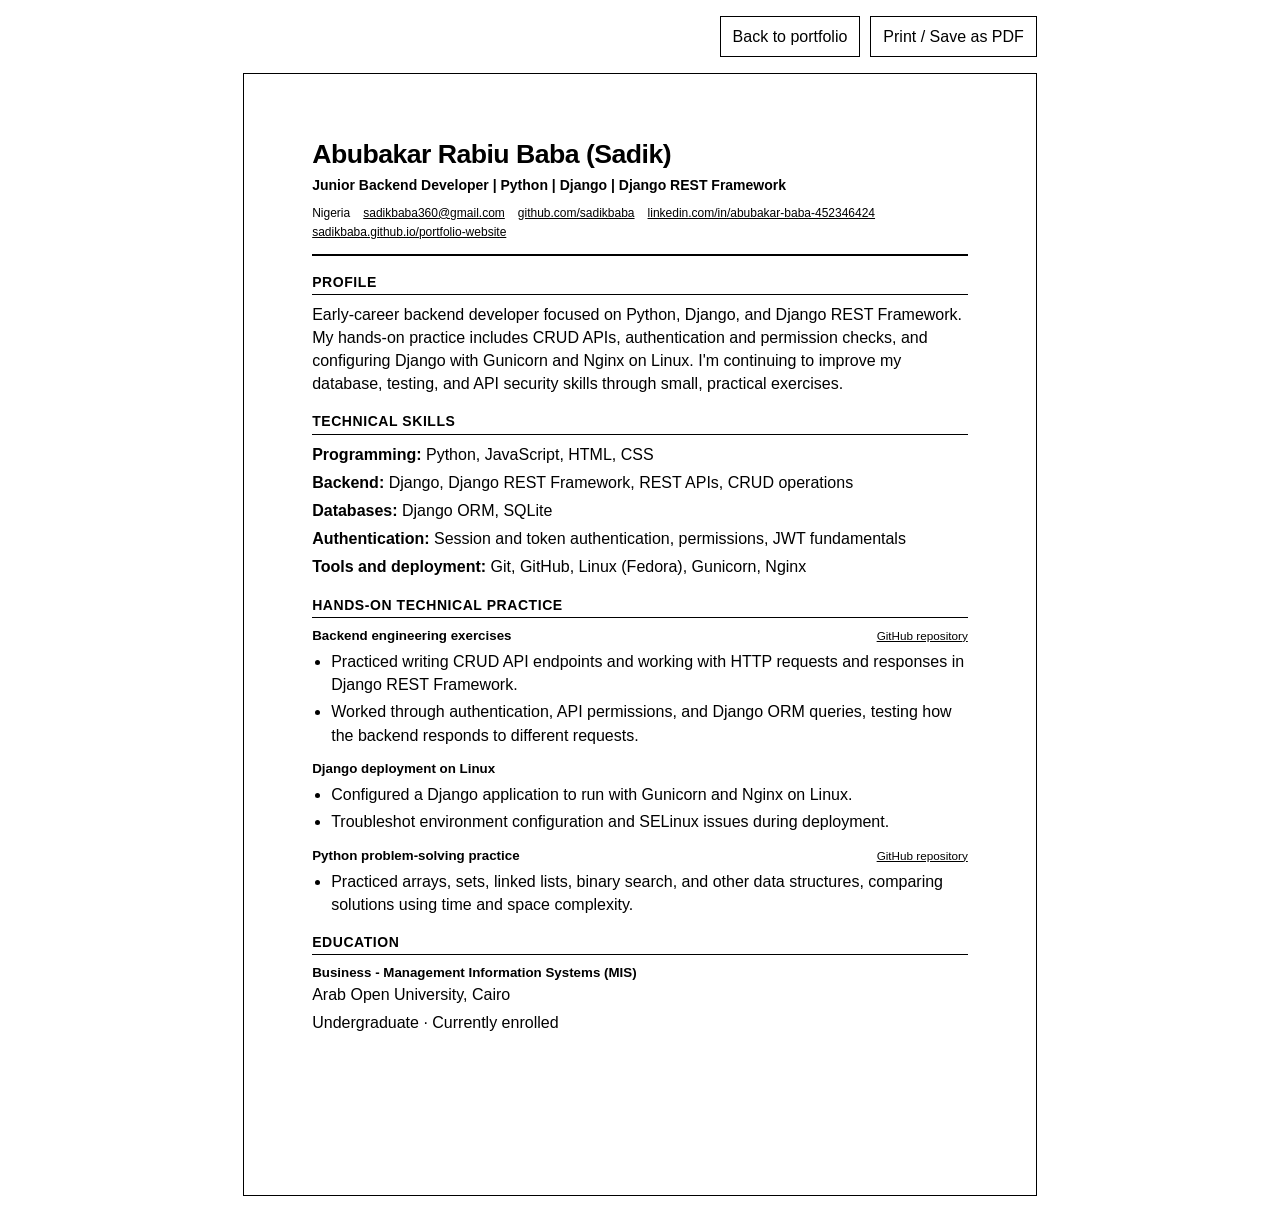
==== commit cad5554f: "Update backend resume and PDF" ====
--- a/resume.html
+++ b/resume.html
@@ -3,246 +3,128 @@
   <head>
     <meta charset="UTF-8" />
     <meta name="viewport" content="width=device-width, initial-scale=1.0" />
-    <link rel="icon" href="assets/header-pic.png" />
-    <title>Abubakar Rabiu Baba (Sadik) | Resume</title>
-
+    <meta
+      name="description"
+      content="Resume of Abubakar Rabiu Baba, junior backend developer focused on Python and Django."
+    />
+    <title>Abubakar Rabiu Baba | Junior Backend Developer</title>
     <link rel="stylesheet" href="css/resume.css" />
   </head>
   <body>
-    <div class="toolbar">
+    <nav class="toolbar" aria-label="Resume actions">
       <a href="index.html">Back to portfolio</a>
       <button type="button" onclick="window.print()">
         Print / Save as PDF
       </button>
-    </div>
+    </nav>
 
     <main class="sheet">
       <header class="resume-header">
-        <p class="eyebrow">Resume · Python · Django · Backend Development</p>
-        <h1>Abubakar Rabiu Baba <span>(Sadik)</span></h1>
-        <p class="headline">
-          Junior Backend Developer · Python · Django · Django REST Framework
+        <h1>Abubakar Rabiu Baba (Sadik)</h1>
+        <p class="job-title">
+          Junior Backend Developer | Python | Django | Django REST Framework
         </p>
-
-        <div class="contact">
+        <address class="contact">
           <span>Nigeria</span>
           <a href="mailto:sadikbaba360@gmail.com">sadikbaba360@gmail.com</a>
           <a href="https://github.com/sadikbaba">github.com/sadikbaba</a>
           <a href="https://www.linkedin.com/in/abubakar-baba-452346424/"
             >linkedin.com/in/abubakar-baba-452346424</a
           >
-        </div>
+          <a href="https://sadikbaba.github.io/portfolio-website/"
+            >sadikbaba.github.io/portfolio-website</a
+          >
+        </address>
       </header>
 
-      <div class="profile">
+      <section aria-labelledby="summary-title">
+        <h2 id="summary-title">Profile</h2>
         <p>
-          Backend-focused developer working mainly with Python, Django, and
-          Django REST Framework. I build REST APIs, authentication flows, and
-          database-backed applications, and I have hands-on experience deploying
-          Django on Linux with Gunicorn and Nginx. I am continuing to strengthen
-          my backend, database, testing, and deployment skills while gradually
-          building toward AI engineering.
+          Early-career backend developer focused on Python, Django, and Django
+          REST Framework. My hands-on practice includes CRUD APIs,
+          authentication and permission checks, and configuring Django with
+          Gunicorn and Nginx on Linux. I'm continuing to improve my database,
+          testing, and API security skills through small, practical exercises.
         </p>
-      </div>
-
-      <section class="section-grid">
-        <div>
-          <h2>Education</h2>
-          <div class="timeline">
-            <article class="timeline-item">
-              <span class="dot"></span>
-              <p class="timeline-label">Current</p>
-              <h3>Undergraduate Student</h3>
-              <p>Arab Open University, Cairo</p>
-            </article>
-          </div>
-        </div>
-
-        <div>
-          <h2>Project experience</h2>
-          <div class="timeline">
-            <article class="timeline-item">
-              <span class="dot"></span>
-              <p class="timeline-label">Hands-on</p>
-              <h3>Backend &amp; API Development</h3>
-              <p>
-                Built Django and Django REST Framework applications with REST
-                APIs, authentication, permissions, CRUD operations, and
-                database-backed features.
-              </p>
-            </article>
-
-            <article class="timeline-item">
-              <span class="dot"></span>
-              <p class="timeline-label">Hands-on</p>
-              <h3>Production Deployment</h3>
-              <p>
-                Deployed a Django application on Linux using Gunicorn and Nginx,
-                configured the environment manually, and troubleshot SELinux
-                issues during deployment.
-              </p>
-            </article>
-
-            <article class="timeline-item">
-              <span class="dot"></span>
-              <p class="timeline-label">In progress</p>
-              <h3>AI Engineering</h3>
-              <p>
-                Learning practical AI foundations and building toward LLM
-                applications, local models, RAG, agents, and developer-focused
-                AI tools.
-              </p>
-            </article>
-          </div>
-        </div>
       </section>
 
-      <section>
-        <h2>Technical skills</h2>
+      <section aria-labelledby="skills-title">
+        <h2 id="skills-title">Technical skills</h2>
+        <p><strong>Programming:</strong> Python, JavaScript, HTML, CSS</p>
+        <p>
+          <strong>Backend:</strong> Django, Django REST Framework, REST APIs,
+          CRUD operations
+        </p>
+        <p><strong>Databases:</strong> Django ORM, SQLite</p>
+        <p>
+          <strong>Authentication:</strong> Session and token authentication,
+          permissions, JWT fundamentals
+        </p>
+        <p>
+          <strong>Tools and deployment:</strong> Git, GitHub, Linux (Fedora),
+          Gunicorn, Nginx
+        </p>
+      </section>
 
-        <div class="skills">
-          <div class="skill">
-            <strong>Languages</strong>
-            <span>Python, JavaScript, HTML, CSS</span>
-          </div>
+      <section aria-labelledby="practice-title">
+        <h2 id="practice-title">Hands-on technical practice</h2>
 
-          <div class="skill">
-            <strong>Backend</strong>
-            <span>Django, Django REST Framework, REST APIs</span>
-          </div>
-
-          <div class="skill">
-            <strong>Databases</strong>
-            <span>PostgreSQL, SQLite, Django ORM</span>
-          </div>
-
-          <div class="skill">
-            <strong>Authentication &amp; security</strong>
-            <span>
-              Session authentication, token authentication, permissions, CSRF,
-              authorization, JWT fundamentals
-            </span>
-          </div>
-
-          <div class="skill">
-            <strong>Testing &amp; development</strong>
-            <span>
-              API testing, debugging, automated testing fundamentals, Git/GitHub
-            </span>
-          </div>
-
-          <div class="skill">
-            <strong>Deployment</strong>
-            <span
-              >Linux (Fedora), Gunicorn, Nginx, environment configuration</span
+        <article class="entry">
+          <div class="entry-heading">
+            <h3>Backend engineering exercises</h3>
+            <a href="https://github.com/sadikbaba/backend-engineering"
+              >GitHub repository</a
             >
           </div>
+          <ul>
+            <li>
+              Practiced writing CRUD API endpoints and working with HTTP
+              requests and responses in Django REST Framework.
+            </li>
+            <li>
+              Worked through authentication, API permissions, and Django ORM
+              queries, testing how the backend responds to different requests.
+            </li>
+          </ul>
+        </article>
 
-          <div class="skill">
-            <strong>Frontend</strong>
-            <span>JavaScript, DOM, responsive CSS, Vite, npm</span>
+        <article class="entry">
+          <h3>Django deployment on Linux</h3>
+          <ul>
+            <li>
+              Configured a Django application to run with Gunicorn and Nginx on
+              Linux.
+            </li>
+            <li>
+              Troubleshot environment configuration and SELinux issues during
+              deployment.
+            </li>
+          </ul>
+        </article>
+
+        <article class="entry">
+          <div class="entry-heading">
+            <h3>Python problem-solving practice</h3>
+            <a href="https://github.com/sadikbaba/Data-structure-and-Algorithm"
+              >GitHub repository</a
+            >
           </div>
-
-          <div class="skill">
-            <strong>Currently developing</strong>
-            <span> React, Docker, Redis, Celery, AI/LLM engineering </span>
-          </div>
-        </div>
-
-        <div class="stack">
-          <h3>Core stack</h3>
-          <p>
-            Python · Django · Django REST Framework · REST APIs · PostgreSQL ·
-            SQLite · Django ORM · Git/GitHub · Linux · Gunicorn · Nginx ·
-            JavaScript · Vite
-          </p>
-        </div>
+          <ul>
+            <li>
+              Practiced arrays, sets, linked lists, binary search, and other
+              data structures, comparing solutions using time and space
+              complexity.
+            </li>
+          </ul>
+        </article>
       </section>
 
-      <section>
-        <h2>Selected projects</h2>
-
-        <div class="projects">
-          <!-- <article class="project">
-            <h3>Django REST API Projects</h3>
-            <p>
-              Built APIs with Django REST Framework using authentication,
-              permissions, CRUD operations, search, filtering, pagination, and
-              author-based access control.
-            </p>
-          </article> -->
-
-          <article class="project">
-            <h3>
-              <a href="https://github.com/sadikbaba/backend-engineering"
-                >Backend Engineering</a
-              >
-            </h3>
-            <p>
-              Project-based backend engineering work with Python, Django, and
-              Django REST Framework. Current work covers REST API design,
-              session authentication, token authentication, CSRF/CORS handling,
-              and frontend-to-backend API integration.
-            </p>
-          </article>
-
-          <article class="project">
-            <h3>
-              <a
-                href="https://github.com/sadikbaba/Data-structure-and-Algorithm"
-                >Data Structures and Algorithms</a
-              >
-            </h3>
-            <p>
-              Structured Python practice focused on data structures, algorithms,
-              problem-solving, and time and space complexity.
-            </p>
-          </article>
-
-          <article class="project">
-            <h3>
-              <a href="https://github.com/sadikbaba/frontend-mastery"
-                >Frontend Mastery</a
-              >
-            </h3>
-            <p>
-              Structured frontend practice covering JavaScript, DOM, public
-              APIs, localStorage, Vite, and modern frontend tooling.
-            </p>
-          </article>
-
-          <article class="project">
-            <h3>
-              <a href="https://github.com/sadikbaba/full-stack-development"
-                >Full stack development</a
-              >
-            </h3>
-            <p>
-              Hands-on deployment engineering practice covering Linux services,
-              networking, ports, SSH, environment configuration, and production
-              infrastructure fundamentals.
-            </p>
-          </article>
-
-          <article class="project">
-            <h3>
-              <a href="https://github.com/sadikbaba/AI-development-foundation"
-                >AI development foundation</a
-              >
-            </h3>
-            <p>
-              AI foundations work covering intelligent agents, problem
-              formulation, state-space search, heuristics, BFS, DFS, and Greedy
-              search through small Python projects.
-            </p>
-          </article>
-        </div>
+      <section aria-labelledby="education-title">
+        <h2 id="education-title">Education</h2>
+        <h3>Business - Management Information Systems (MIS)</h3>
+        <p>Arab Open University, Cairo</p>
+        <p>Undergraduate · Currently enrolled</p>
       </section>
-
-      <div class="career">
-        <span>Career direction</span>
-        <strong>Backend Development · AI Engineering</strong>
-      </div>
     </main>
   </body>
 </html>
--- a/css/resume.css
+++ b/css/resume.css
@@ -1,307 +1,183 @@
-:root {
-  --navy: #0c2229;
-  --ink: #172b32;
-  --muted: #52656b;
-  --accent: #6655bd;
-  --accent-light: #9283dc;
-  --line: #dce2e7;
-  --pale: #f3f4fa;
-}
+/* Simple one-column CV: black text, white paper, printable on A4. */
 * {
   box-sizing: border-box;
 }
+
+html {
+  color: #000;
+  background: #fff;
+}
+
 body {
   margin: 0;
-  background: #e7ebef;
-  color: var(--ink);
-  font:
-    10pt/1.5 Arial,
-    Helvetica,
-    sans-serif;
+  font-family: Arial, Helvetica, sans-serif;
+  font-size: 12pt;
+  line-height: 1.45;
 }
+
 a {
-  color: var(--accent);
-  text-decoration: none;
+  color: #000;
+  text-decoration: underline;
+  overflow-wrap: anywhere;
 }
-a:hover {
-  text-decoration: underline;
-}
+
 .toolbar {
-  width: min(920px, calc(100% - 32px));
-  margin: 20px auto 12px;
   display: flex;
   justify-content: flex-end;
   gap: 10px;
+  max-width: 210mm;
+  margin: 16px auto;
 }
+
 .toolbar a,
 .toolbar button {
-  border: 1px solid var(--accent);
-  border-radius: 8px;
-  padding: 10px 15px;
-  background: var(--accent);
-  color: white;
+  display: inline-block;
+  border: 1px solid #000;
+  padding: 8px 12px;
+  background: #fff;
+  color: #000;
   font: inherit;
   cursor: pointer;
   text-decoration: none;
 }
-.toolbar a {
-  background: white;
-  color: var(--accent);
+
+.toolbar a:hover,
+.toolbar button:hover {
+  background: #000;
+  color: #fff;
 }
+
 .sheet {
-  width: min(920px, calc(100% - 32px));
-  min-height: 1120px;
-  margin: 0 auto 28px;
-  padding: 48px 56px;
-  background: white;
-  box-shadow: 0 12px 38px #172b3220;
+  width: 210mm;
+  min-height: 297mm;
+  margin: 0 auto 24px;
+  padding: 17mm 18mm;
+  border: 1px solid #000;
+  background: #fff;
 }
+
 .resume-header {
-  padding: 25px 28px;
-  margin: -8px -8px 25px;
-  border-radius: 16px;
-  color: white;
-  background: linear-gradient(130deg, var(--navy), #163b43);
-  border-bottom: 4px solid var(--accent-light);
+  padding-bottom: 12px;
+  border-bottom: 2px solid #000;
 }
-.eyebrow {
-  margin: 0 0 8px;
-  color: #c2b9ff;
-  font-weight: 800;
-  font-size: 8pt;
-  letter-spacing: 0.14em;
-  text-transform: uppercase;
+
+h1 {
+  margin: 0 0 5px;
+  font-size: 20pt;
+  line-height: 1.2;
+  letter-spacing: -0.02em;
 }
-h1 {
-  margin: 0;
-  font-size: 26pt;
-  letter-spacing: -0.035em;
-  line-height: 1.15;
+
+.job-title {
+  margin: 0 0 9px;
+  font-size: 10.5pt;
+  font-weight: 700;
 }
-h1 span {
-  color: #c2b9ff;
-  font-weight: 400;
-}
-.headline {
-  margin: 8px 0 12px;
-  color: #d3dcdf;
-  font-size: 12pt;
-}
+
 .contact {
   display: flex;
   flex-wrap: wrap;
-  gap: 4px 15px;
-  color: #d3dcdf;
-  font-size: 8.5pt;
+  column-gap: 13px;
+  row-gap: 2px;
+  font-size: 9pt;
+  font-style: normal;
 }
-.contact a {
-  color: white;
+
+section {
+  margin-top: 17px;
 }
-.profile {
-  margin: 0 0 22px;
-  padding: 15px 18px;
-  border-left: 3px solid var(--accent);
-  background: var(--pale);
-  color: #344a50;
+
+h2 {
+  margin: 0 0 8px;
+  padding-bottom: 3px;
+  border-bottom: 1px solid #000;
+  font-size: 10.5pt;
+  line-height: 1.3;
+  text-transform: uppercase;
+  letter-spacing: 0.04em;
 }
-.profile p {
+
+h3 {
   margin: 0;
+  font-size: 10pt;
 }
-section {
-  margin: 22px 0;
+
+p {
+  margin: 0 0 5px;
 }
-h2 {
-  margin: 0 0 13px;
-  padding-bottom: 6px;
-  border-bottom: 1px solid var(--line);
-  color: var(--accent);
-  font-size: 13pt;
-  text-transform: uppercase;
-  letter-spacing: 0.06em;
-}
-p {
-  margin: 0 0 7px;
-}
-.section-grid {
-  display: grid;
-  grid-template-columns: 0.8fr 1.2fr;
-  gap: 28px;
-}
-.timeline {
-  border-left: 1px solid #c7c0ef;
-  margin-left: 5px;
-}
-.timeline-item {
-  position: relative;
-  padding: 0 0 15px 17px;
+
+.entry {
+  margin: 0 0 12px;
   break-inside: avoid;
 }
-.timeline-item:last-child {
-  padding-bottom: 0;
+
+.entry-heading {
+  display: flex;
+  align-items: baseline;
+  justify-content: space-between;
+  gap: 12px;
 }
-.dot {
-  position: absolute;
-  top: 5px;
-  left: -4px;
-  width: 7px;
-  height: 7px;
-  border-radius: 50%;
-  background: var(--accent);
+
+.entry-heading a {
+  font-size: 8.8pt;
 }
-.timeline-label {
-  margin: 0;
-  color: var(--accent);
-  font-size: 7.5pt;
-  font-weight: 800;
-  text-transform: uppercase;
-  letter-spacing: 0.08em;
+
+ul {
+  margin: 5px 0 0;
+  padding-left: 19px;
 }
-h3 {
-  margin: 3px 0;
-  font-size: 10pt;
-  color: var(--ink);
-}
-.timeline-item p:last-child {
-  margin: 0;
-  color: var(--muted);
-  font-size: 8.5pt;
-}
-.skills {
-  display: grid;
-  grid-template-columns: 1fr 1fr;
-  gap: 8px 12px;
-}
-.skill {
-  padding: 9px 11px;
-  background: var(--pale);
-  border-radius: 7px;
-  break-inside: avoid;
-}
-.skill strong {
-  display: block;
-  margin-bottom: 3px;
-  color: var(--ink);
-  font-size: 8.5pt;
-}
-.skill span {
-  color: var(--muted);
-  font-size: 8pt;
-}
-.stack {
-  margin-top: 16px;
-  padding: 12px 15px;
-  background: #eef1f3;
-  border-radius: 8px;
-}
-.stack h3 {
-  margin: 0 0 5px;
-}
-.stack p {
-  color: var(--muted);
-  font-size: 8.5pt;
-  line-height: 1.65;
-  margin: 0;
-}
-.projects {
-  display: grid;
-  grid-template-columns: 1fr 1fr;
-  gap: 11px;
-}
-.project {
-  padding: 10px 12px;
-  border: 1px solid var(--line);
-  border-radius: 8px;
-  break-inside: avoid;
-}
-.project h3 {
+
+li {
   margin: 0 0 4px;
 }
-.project p {
-  margin: 0;
-  color: var(--muted);
-  font-size: 8pt;
-}
-.career {
-  display: flex;
-  align-items: center;
-  justify-content: space-between;
-  gap: 10px;
-  margin-top: 20px;
-  padding: 13px 16px;
-  color: white;
-  background: var(--navy);
-  border-radius: 8px;
-}
-.career span {
-  color: #c2b9ff;
-  font-size: 8pt;
-  font-weight: 800;
-  text-transform: uppercase;
-  letter-spacing: 0.09em;
-}
-.career strong {
-  font-size: 9.5pt;
-  text-align: right;
-}
+
 @page {
   size: A4;
-  margin: 13mm;
+  margin: 15mm 18mm;
 }
+
 @media print {
-  body {
-    background: white;
-    font-size: 9pt;
-    -webkit-print-color-adjust: exact;
-    print-color-adjust: exact;
-  }
   .toolbar {
     display: none;
   }
+
   .sheet {
     width: auto;
     min-height: 0;
     margin: 0;
     padding: 0;
-    box-shadow: none;
+    border: none;
   }
-  section {
-    margin: 16px 0;
-  }
-  .section-grid,
-  .career,
-  .resume-header,
-  .stack,
-  h2 {
+
+  section,
+  .entry {
     break-inside: avoid;
   }
-  h2 {
+
+  h2,
+  h3 {
     break-after: avoid;
   }
-  a {
-    color: inherit;
+}
+
+@media screen and (max-width: 820px) {
+  .toolbar {
+    margin: 12px;
+  }
+
+  .sheet {
+    width: calc(100% - 24px);
+    min-height: 0;
+    padding: 25px 20px;
+  }
+
+  h1 {
+    font-size: 18pt;
+  }
+
+  .entry-heading {
+    align-items: flex-start;
+    flex-direction: column;
+    gap: 2px;
   }
 }
-@media (max-width: 700px) {
-  .sheet {
-    padding: 24px 19px;
-  }
-  .section-grid,
-  .skills,
-  .projects {
-    grid-template-columns: 1fr;
-  }
-  .resume-header {
-    padding: 22px 18px;
-    margin-inline: -5px;
-  }
-  h1 {
-    font-size: 22pt;
-  }
-  .career {
-    align-items: flex-start;
-    flex-direction: column;
-  }
-  .career strong {
-    text-align: left;
-  }
-}
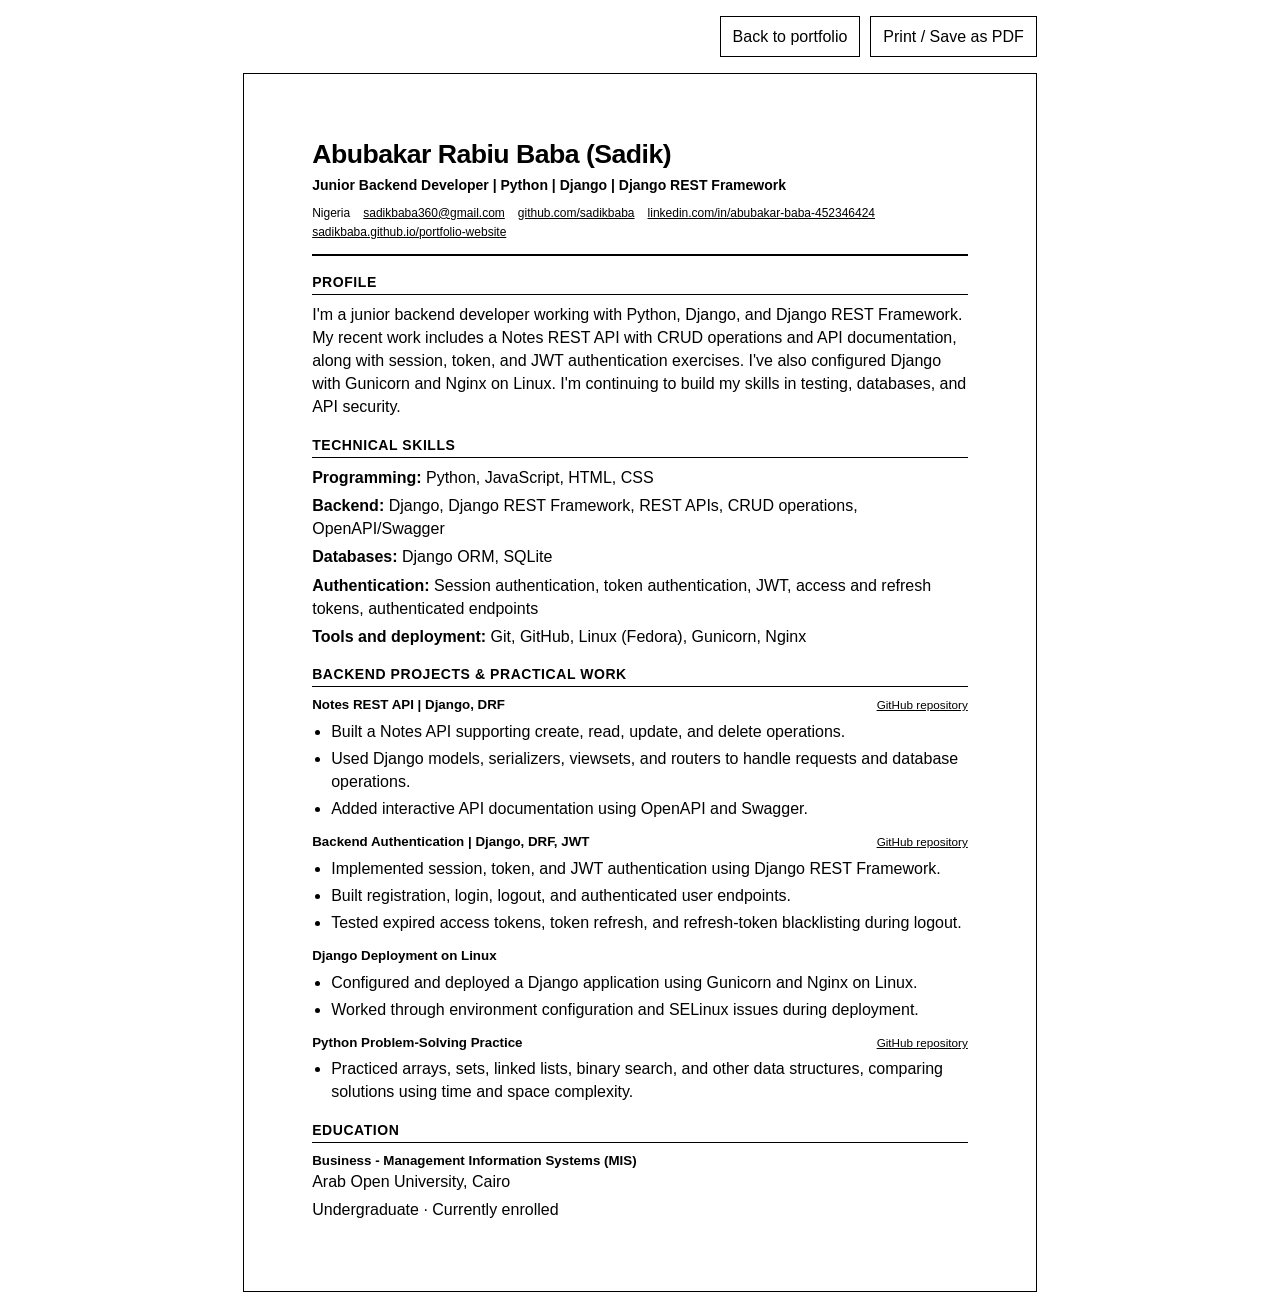
==== commit 3ffe7826: "Add backend API and authentication projects to CV" ====
--- a/resume.html
+++ b/resume.html
@@ -1,3 +1,4 @@
+
 <!doctype html>
 <html lang="en">
   <head>
@@ -10,6 +11,7 @@
     <title>Abubakar Rabiu Baba | Junior Backend Developer</title>
     <link rel="stylesheet" href="css/resume.css" />
   </head>
+
   <body>
     <nav class="toolbar" aria-label="Resume actions">
       <a href="index.html">Back to portfolio</a>
@@ -21,108 +23,190 @@
     <main class="sheet">
       <header class="resume-header">
         <h1>Abubakar Rabiu Baba (Sadik)</h1>
+
         <p class="job-title">
           Junior Backend Developer | Python | Django | Django REST Framework
         </p>
+
         <address class="contact">
           <span>Nigeria</span>
-          <a href="mailto:sadikbaba360@gmail.com">sadikbaba360@gmail.com</a>
-          <a href="https://github.com/sadikbaba">github.com/sadikbaba</a>
-          <a href="https://www.linkedin.com/in/abubakar-baba-452346424/"
-            >linkedin.com/in/abubakar-baba-452346424</a
-          >
-          <a href="https://sadikbaba.github.io/portfolio-website/"
-            >sadikbaba.github.io/portfolio-website</a
-          >
+
+          <a href="mailto:sadikbaba360@gmail.com">
+            sadikbaba360@gmail.com
+          </a>
+
+          <a href="https://github.com/sadikbaba">
+            github.com/sadikbaba
+          </a>
+
+          <a href="https://www.linkedin.com/in/abubakar-baba-452346424/">
+            linkedin.com/in/abubakar-baba-452346424
+          </a>
+
+          <a href="https://sadikbaba.github.io/portfolio-website/">
+            sadikbaba.github.io/portfolio-website
+          </a>
         </address>
       </header>
 
+      <!-- PROFILE -->
       <section aria-labelledby="summary-title">
         <h2 id="summary-title">Profile</h2>
-        <p>
-          Early-career backend developer focused on Python, Django, and Django
-          REST Framework. My hands-on practice includes CRUD APIs,
-          authentication and permission checks, and configuring Django with
-          Gunicorn and Nginx on Linux. I'm continuing to improve my database,
-          testing, and API security skills through small, practical exercises.
-        </p>
-      </section>
-
+
+        <p>
+          I'm a junior backend developer working with Python, Django,
+          and Django REST Framework. My recent work includes a Notes
+          REST API with CRUD operations and API documentation, along
+          with session, token, and JWT authentication exercises.
+          I've also configured Django with Gunicorn and Nginx on Linux.
+          I'm continuing to build my skills in testing, databases,
+          and API security.
+        </p>
+      </section>
+
+      <!-- TECHNICAL SKILLS -->
       <section aria-labelledby="skills-title">
         <h2 id="skills-title">Technical skills</h2>
-        <p><strong>Programming:</strong> Python, JavaScript, HTML, CSS</p>
-        <p>
-          <strong>Backend:</strong> Django, Django REST Framework, REST APIs,
-          CRUD operations
-        </p>
-        <p><strong>Databases:</strong> Django ORM, SQLite</p>
-        <p>
-          <strong>Authentication:</strong> Session and token authentication,
-          permissions, JWT fundamentals
-        </p>
-        <p>
-          <strong>Tools and deployment:</strong> Git, GitHub, Linux (Fedora),
-          Gunicorn, Nginx
-        </p>
-      </section>
-
-      <section aria-labelledby="practice-title">
-        <h2 id="practice-title">Hands-on technical practice</h2>
-
+
+        <p>
+          <strong>Programming:</strong>
+          Python, JavaScript, HTML, CSS
+        </p>
+
+        <p>
+          <strong>Backend:</strong>
+          Django, Django REST Framework, REST APIs,
+          CRUD operations, OpenAPI/Swagger
+        </p>
+
+        <p>
+          <strong>Databases:</strong>
+          Django ORM, SQLite
+        </p>
+
+        <p>
+          <strong>Authentication:</strong>
+          Session authentication, token authentication,
+          JWT, access and refresh tokens, authenticated endpoints
+        </p>
+
+        <p>
+          <strong>Tools and deployment:</strong>
+          Git, GitHub, Linux (Fedora), Gunicorn, Nginx
+        </p>
+      </section>
+
+      <!-- PROJECTS -->
+      <section aria-labelledby="projects-title">
+        <h2 id="projects-title">Backend Projects &amp; Practical Work</h2>
+
+        <!-- PHASE 1: API ENGINEERING -->
         <article class="entry">
           <div class="entry-heading">
-            <h3>Backend engineering exercises</h3>
-            <a href="https://github.com/sadikbaba/backend-engineering"
-              >GitHub repository</a
+            <h3>Notes REST API | Django, DRF</h3>
+
+            <a
+              href="https://github.com/sadikbaba/backend-engineering/tree/main/phase-01-api-engineering"
             >
+              GitHub repository
+            </a>
           </div>
-          <ul>
-            <li>
-              Practiced writing CRUD API endpoints and working with HTTP
-              requests and responses in Django REST Framework.
-            </li>
-            <li>
-              Worked through authentication, API permissions, and Django ORM
-              queries, testing how the backend responds to different requests.
-            </li>
-          </ul>
-        </article>
-
-        <article class="entry">
-          <h3>Django deployment on Linux</h3>
-          <ul>
-            <li>
-              Configured a Django application to run with Gunicorn and Nginx on
-              Linux.
-            </li>
-            <li>
-              Troubleshot environment configuration and SELinux issues during
-              deployment.
-            </li>
-          </ul>
-        </article>
-
+
+          <ul>
+            <li>
+              Built a Notes API supporting create, read, update,
+              and delete operations.
+            </li>
+
+            <li>
+              Used Django models, serializers, viewsets, and routers
+              to handle requests and database operations.
+            </li>
+
+            <li>
+              Added interactive API documentation using
+              OpenAPI and Swagger.
+            </li>
+          </ul>
+        </article>
+
+        <!-- PHASE 2: AUTHENTICATION -->
         <article class="entry">
           <div class="entry-heading">
-            <h3>Python problem-solving practice</h3>
-            <a href="https://github.com/sadikbaba/Data-structure-and-Algorithm"
-              >GitHub repository</a
+            <h3>Backend Authentication | Django, DRF, JWT</h3>
+
+            <a
+              href="https://github.com/sadikbaba/backend-engineering/tree/main/phase-02-authentication"
             >
+              GitHub repository
+            </a>
           </div>
-          <ul>
-            <li>
-              Practiced arrays, sets, linked lists, binary search, and other
-              data structures, comparing solutions using time and space
-              complexity.
-            </li>
-          </ul>
-        </article>
-      </section>
-
+
+          <ul>
+            <li>
+              Implemented session, token, and JWT authentication
+              using Django REST Framework.
+            </li>
+
+            <li>
+              Built registration, login, logout, and authenticated
+              user endpoints.
+            </li>
+
+            <li>
+              Tested expired access tokens, token refresh,
+              and refresh-token blacklisting during logout.
+            </li>
+          </ul>
+        </article>
+
+        <!-- LINUX DEPLOYMENT -->
+        <article class="entry">
+          <h3>Django Deployment on Linux</h3>
+
+          <ul>
+            <li>
+              Configured and deployed a Django application using
+              Gunicorn and Nginx on Linux.
+            </li>
+
+            <li>
+              Worked through environment configuration and
+              SELinux issues during deployment.
+            </li>
+          </ul>
+        </article>
+
+        <!-- PYTHON PROBLEM SOLVING -->
+        <article class="entry">
+          <div class="entry-heading">
+            <h3>Python Problem-Solving Practice</h3>
+
+            <a
+              href="https://github.com/sadikbaba/Data-structure-and-Algorithm"
+            >
+              GitHub repository
+            </a>
+          </div>
+
+          <ul>
+            <li>
+              Practiced arrays, sets, linked lists, binary search,
+              and other data structures, comparing solutions
+              using time and space complexity.
+            </li>
+          </ul>
+        </article>
+      </section>
+
+      <!-- EDUCATION -->
       <section aria-labelledby="education-title">
         <h2 id="education-title">Education</h2>
+
         <h3>Business - Management Information Systems (MIS)</h3>
+
         <p>Arab Open University, Cairo</p>
+
         <p>Undergraduate · Currently enrolled</p>
       </section>
     </main>
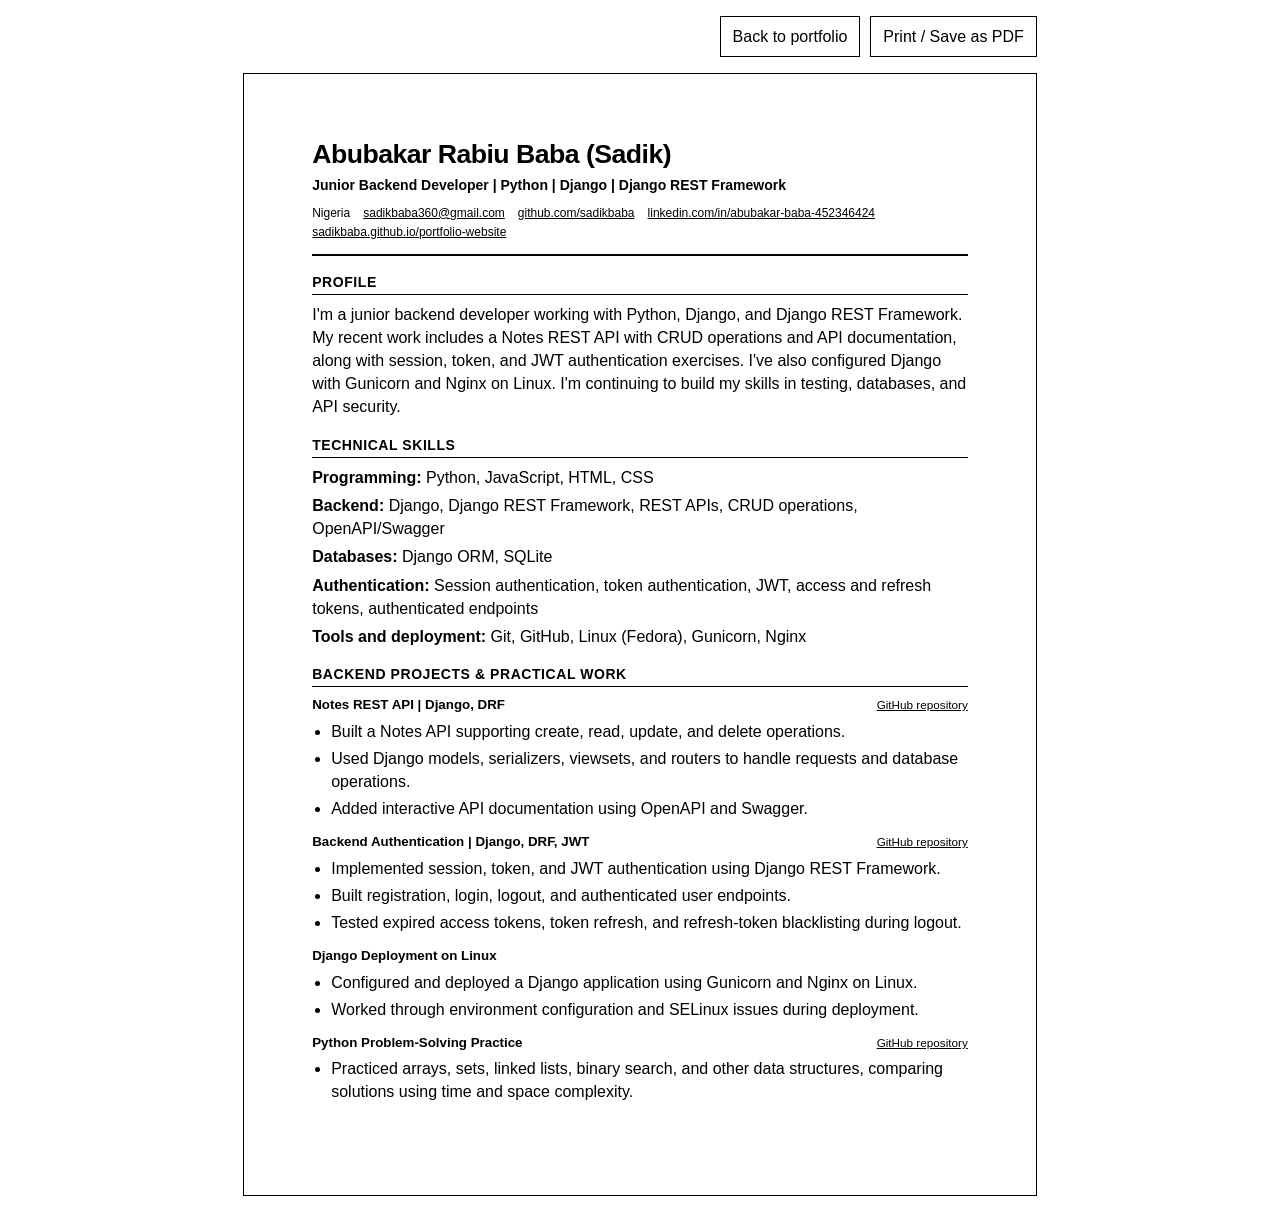
==== commit 640d13c5: "Update backend resume and remove education section" ====
--- a/resume.html
+++ b/resume.html
@@ -199,7 +199,7 @@
         </article>
       </section>
 
-      <!-- EDUCATION -->
+      <!-- EDUCATION
       <section aria-labelledby="education-title">
         <h2 id="education-title">Education</h2>
 
@@ -207,8 +207,8 @@
 
         <p>Arab Open University, Cairo</p>
 
-        <p>Undergraduate · Currently enrolled</p>
-      </section>
+        <p>Undergraduate · Currently enrolled</p> 
+      </section> -->
     </main>
   </body>
 </html>
